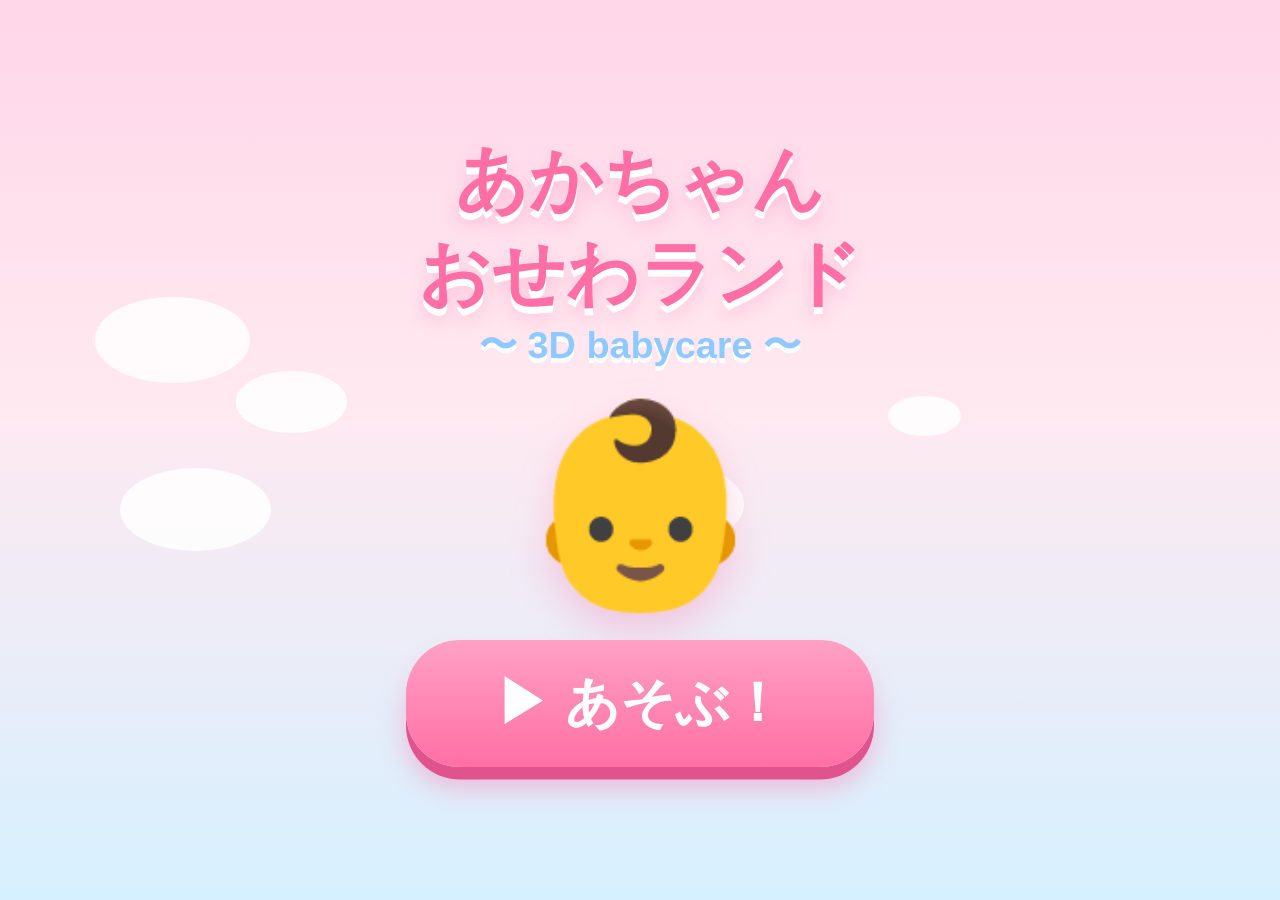
==== baby-care-3d/index.html @ 4213632a "Add 3D baby care game 'あかちゃん おせわランド 3D' for young kids Baby Care Games-style 3D game built with Thre" ====
<!DOCTYPE html>
<html lang="ja">
<head>
<meta charset="UTF-8">
<meta name="viewport" content="width=device-width, initial-scale=1.0, maximum-scale=1.0, user-scalable=no, viewport-fit=cover">
<meta name="apple-mobile-web-app-capable" content="yes">
<meta name="apple-mobile-web-app-status-bar-style" content="black-translucent">
<meta name="mobile-web-app-capable" content="yes">
<title>あかちゃん おせわランド 3D</title>
<style>
  * { margin:0; padding:0; box-sizing:border-box; -webkit-tap-highlight-color:transparent; -webkit-touch-callout:none; -webkit-user-select:none; user-select:none; }
  html, body { width:100%; height:100%; overflow:hidden; position:fixed; background:#ffe9f0; font-family:'Hiragino Maru Gothic ProN','ヒラギノ丸ゴ ProN W4','Rounded Mplus 1c','M PLUS Rounded 1c','Comic Sans MS',sans-serif; touch-action:none; }
  #game-canvas { position:absolute; top:0; left:0; width:100%; height:100%; display:block; touch-action:none; }

  /* ============ Title screen ============ */
  #title-screen {
    position:absolute; inset:0; z-index:50;
    background:linear-gradient(180deg,#ffd6e8 0%,#ffe9f0 45%,#d6f0ff 100%);
    display:flex; flex-direction:column; align-items:center; justify-content:center;
    gap:4vmin; transition:opacity .6s ease; overflow:hidden;
  }
  #title-screen.hidden { opacity:0; pointer-events:none; }
  #title-logo { font-size:8vmin; font-weight:bold; color:#ff6fa5; text-shadow:0 .8vmin 0 #fff, 0 1.2vmin 2vmin rgba(255,111,165,.35); text-align:center; line-height:1.3; z-index:2; }
  #title-logo .sub { display:block; font-size:4.2vmin; color:#8ec9ff; text-shadow:0 .5vmin 0 #fff; }
  #title-baby { font-size:22vmin; line-height:1; animation:bob 2.2s ease-in-out infinite; z-index:2; filter:drop-shadow(0 2vmin 2vmin rgba(255,111,165,.3)); }
  @keyframes bob { 0%,100%{transform:translateY(0) rotate(-4deg);} 50%{transform:translateY(-3vmin) rotate(4deg);} }
  #start-btn {
    font-family:inherit; font-size:6vmin; font-weight:bold; color:#fff; border:none; cursor:pointer;
    background:linear-gradient(180deg,#ffa1c4,#ff6fa5); border-radius:6vmin; padding:3vmin 10vmin;
    box-shadow:0 1.4vmin 0 #e0538c, 0 2.4vmin 3vmin rgba(255,111,165,.4); z-index:2;
    animation:pulse 1.4s ease-in-out infinite;
  }
  @keyframes pulse { 0%,100%{transform:scale(1);} 50%{transform:scale(1.07);} }
  #start-btn:active { transform:translateY(1vmin) scale(.98); box-shadow:0 .4vmin 0 #e0538c; }
  .cloud { position:absolute; background:#fff; border-radius:50%; opacity:.85; animation:drift linear infinite; }
  @keyframes drift { from{transform:translateX(-30vw);} to{transform:translateX(130vw);} }

  /* ============ HUD ============ */
  #hud { position:absolute; inset:0; z-index:10; pointer-events:none; opacity:0; transition:opacity .6s; }
  #hud.visible { opacity:1; }

  /* need meters (top) */
  #meters {
    position:absolute; top:calc(env(safe-area-inset-top, 0px) + 1.2vmin); left:50%; transform:translateX(-50%);
    display:flex; gap:1.6vmin; pointer-events:none;
  }
  .meter { width:15vmin; max-width:92px; background:rgba(255,255,255,.85); border-radius:3vmin; padding:1vmin 1.2vmin; box-shadow:0 .6vmin 1.2vmin rgba(0,0,0,.12); text-align:center; }
  .meter .micon { font-size:4.6vmin; line-height:1.15; }
  .meter .bar { height:1.8vmin; min-height:7px; background:#eee; border-radius:1vmin; overflow:hidden; margin-top:.6vmin; }
  .meter .fill { height:100%; width:100%; border-radius:1vmin; transition:width .5s ease; }
  .meter.low { animation:meterAlert 1s ease-in-out infinite; }
  @keyframes meterAlert { 0%,100%{transform:scale(1);} 50%{transform:scale(1.12);} }
  #m-food .fill  { background:linear-gradient(90deg,#ffb84d,#ff8a3d); }
  #m-clean .fill { background:linear-gradient(90deg,#7fd8ff,#3db3ff); }
  #m-happy .fill { background:linear-gradient(90deg,#ffd44d,#ffb13d); }
  #m-sleep .fill { background:linear-gradient(90deg,#c9a6ff,#9a6fff); }

  /* star counter */
  #star-box {
    position:absolute; top:calc(env(safe-area-inset-top, 0px) + 1.2vmin); right:1.6vmin;
    background:rgba(255,255,255,.9); border-radius:3vmin; padding:1.2vmin 2.2vmin;
    font-size:4.6vmin; font-weight:bold; color:#f5a623; box-shadow:0 .6vmin 1.2vmin rgba(0,0,0,.12);
    pointer-events:auto; display:flex; align-items:center; gap:.8vmin;
  }
  #star-box.bump { animation:starBump .5s ease; }
  @keyframes starBump { 0%{transform:scale(1);} 40%{transform:scale(1.35) rotate(-6deg);} 100%{transform:scale(1);} }

  /* sound + sticker buttons */
  #corner-btns { position:absolute; top:calc(env(safe-area-inset-top, 0px) + 1.2vmin); left:1.6vmin; display:flex; gap:1.4vmin; }
  .round-btn {
    pointer-events:auto; width:9vmin; height:9vmin; min-width:48px; min-height:48px; border:none; cursor:pointer;
    border-radius:50%; background:rgba(255,255,255,.9); font-size:4.6vmin;
    box-shadow:0 .6vmin 1.2vmin rgba(0,0,0,.15); display:flex; align-items:center; justify-content:center;
  }
  .round-btn:active { transform:scale(.9); }

  /* activity buttons (bottom bar) */
  #activity-bar {
    position:absolute; bottom:calc(env(safe-area-inset-bottom, 0px) + 1.4vmin); left:50%; transform:translateX(-50%);
    display:flex; gap:2vmin; pointer-events:none;
  }
  .act-btn {
    pointer-events:auto; border:none; cursor:pointer; width:16vmin; height:16vmin; min-width:64px; min-height:64px; max-width:110px; max-height:110px;
    border-radius:4vmin; background:rgba(255,255,255,.92); box-shadow:0 1vmin 0 rgba(0,0,0,.08), 0 1.6vmin 2.4vmin rgba(0,0,0,.15);
    display:flex; flex-direction:column; align-items:center; justify-content:center; gap:.4vmin;
    transition:transform .15s ease; position:relative;
  }
  .act-btn .aicon { font-size:7vmin; line-height:1.1; }
  .act-btn .alabel { font-size:2.6vmin; font-weight:bold; color:#a76; }
  .act-btn.active { background:linear-gradient(180deg,#fff3b8,#ffe27a); transform:translateY(-1.4vmin) scale(1.08); }
  .act-btn:active { transform:scale(.92); }
  .act-btn .alert-dot {
    position:absolute; top:-1vmin; right:-1vmin; width:5vmin; height:5vmin; min-width:22px; min-height:22px;
    background:#ff5f6d; border-radius:50%; display:none; align-items:center; justify-content:center;
    font-size:3vmin; color:#fff; animation:pulse 1s infinite; box-shadow:0 .4vmin 1vmin rgba(255,95,109,.5);
  }
  .act-btn.needy .alert-dot { display:flex; }

  /* contextual panel (feed foods / dress swatches) */
  #context-panel {
    position:absolute; left:50%; transform:translateX(-50%);
    bottom:calc(env(safe-area-inset-bottom, 0px) + 20vmin);
    display:flex; gap:1.6vmin; pointer-events:none; flex-wrap:wrap; justify-content:center; max-width:96vw;
  }
  .ctx-btn {
    pointer-events:auto; border:none; cursor:pointer; width:12vmin; height:12vmin; min-width:52px; min-height:52px; max-width:88px; max-height:88px;
    border-radius:50%; background:rgba(255,255,255,.92); font-size:6.4vmin;
    box-shadow:0 .8vmin 0 rgba(0,0,0,.08), 0 1.2vmin 2vmin rgba(0,0,0,.15);
    display:flex; align-items:center; justify-content:center; transition:transform .15s;
  }
  .ctx-btn:active { transform:scale(.88); }
  .ctx-btn.selected { outline:.8vmin solid #ffd44d; }

  /* big center feedback emoji */
  #big-feedback {
    position:absolute; top:38%; left:50%; transform:translate(-50%,-50%) scale(0);
    font-size:20vmin; z-index:20; pointer-events:none; opacity:0;
  }
  #big-feedback.show { animation:bigPop 1.1s ease forwards; }
  @keyframes bigPop {
    0%{transform:translate(-50%,-50%) scale(0) rotate(-15deg); opacity:0;}
    30%{transform:translate(-50%,-50%) scale(1.25) rotate(6deg); opacity:1;}
    55%{transform:translate(-50%,-50%) scale(1) rotate(0deg); opacity:1;}
    100%{transform:translate(-50%,-62%) scale(1.05); opacity:0;}
  }

  /* thought bubble (baby's request) */
  #thought {
    position:absolute; z-index:15; pointer-events:none; opacity:0; transition:opacity .3s;
    transform:translate(-50%,-115%);
    background:#fff; border-radius:50%; width:16vmin; height:16vmin; min-width:70px; min-height:70px;
    display:flex; align-items:center; justify-content:center; font-size:8vmin;
    box-shadow:0 1vmin 2vmin rgba(0,0,0,.18);
  }
  #thought.show { opacity:1; animation:thoughtBob 1.6s ease-in-out infinite; }
  @keyframes thoughtBob { 0%,100%{margin-top:0;} 50%{margin-top:-1.4vmin;} }
  #thought::after {
    content:''; position:absolute; bottom:-2.4vmin; left:20%; width:4vmin; height:4vmin; background:#fff; border-radius:50%;
    box-shadow:0 .4vmin 1vmin rgba(0,0,0,.12);
  }

  /* sticker book overlay */
  #sticker-book {
    position:absolute; inset:0; z-index:40; background:rgba(120,80,150,.45); backdrop-filter:blur(4px);
    display:none; align-items:center; justify-content:center; pointer-events:auto;
  }
  #sticker-book.open { display:flex; }
  #sticker-card {
    background:linear-gradient(180deg,#fffdf5,#fff3e0); border-radius:5vmin; padding:4vmin;
    width:min(88vw,640px); max-height:82vh; overflow-y:auto; text-align:center;
    box-shadow:0 3vmin 6vmin rgba(0,0,0,.3);
  }
  #sticker-card h2 { color:#ff6fa5; font-size:5.6vmin; margin-bottom:2.4vmin; }
  #sticker-grid { display:grid; grid-template-columns:repeat(4,1fr); gap:2.4vmin; }
  .sticker-slot {
    aspect-ratio:1; background:#fff; border-radius:3vmin; display:flex; align-items:center; justify-content:center;
    font-size:9vmin; box-shadow:inset 0 0 0 .5vmin #ffe0ec;
  }
  .sticker-slot.locked { filter:grayscale(1); opacity:.32; }
  .sticker-slot.new { animation:stickerNew .8s ease; }
  @keyframes stickerNew { 0%{transform:scale(0) rotate(-180deg);} 70%{transform:scale(1.3);} 100%{transform:scale(1);} }
  #sticker-close {
    margin-top:3vmin; font-family:inherit; border:none; cursor:pointer; background:#ff9dbf; color:#fff;
    font-size:4.6vmin; font-weight:bold; border-radius:4vmin; padding:1.8vmin 8vmin; box-shadow:0 1vmin 0 #e0538c;
  }
  #sticker-close:active { transform:translateY(.8vmin); box-shadow:0 .2vmin 0 #e0538c; }
  #sticker-progress { margin-top:2vmin; font-size:3.4vmin; color:#c79; }

  /* celebration banner */
  #celebrate {
    position:absolute; top:30%; left:50%; transform:translate(-50%,-50%) scale(0); z-index:30; pointer-events:none;
    background:linear-gradient(180deg,#fff8dc,#ffe9a8); border-radius:5vmin; padding:3vmin 6vmin;
    font-size:7vmin; font-weight:bold; color:#ff8a3d; text-align:center;
    box-shadow:0 2vmin 5vmin rgba(255,170,60,.45);
  }
  #celebrate.show { animation:celebratePop 2.6s ease forwards; }
  @keyframes celebratePop {
    0%{transform:translate(-50%,-50%) scale(0) rotate(-8deg);}
    18%{transform:translate(-50%,-50%) scale(1.15) rotate(3deg);}
    28%{transform:translate(-50%,-50%) scale(1);}
    82%{transform:translate(-50%,-50%) scale(1); opacity:1;}
    100%{transform:translate(-50%,-60%) scale(.9); opacity:0;}
  }

  /* landscape tweaks: move activity bar to right side on short screens */
  @media (orientation:landscape) and (max-height:520px) {
    #activity-bar { flex-direction:column; left:auto; right:1.4vmin; bottom:50%; transform:translateY(50%); gap:1.4vmin; }
    .act-btn { width:13vmin; height:13vmin; }
    #context-panel { bottom:calc(env(safe-area-inset-bottom, 0px) + 2vmin); max-width:70vw; }
    #meters { left:1.6vmin; transform:none; }
  }
</style>
</head>
<body>
<canvas id="game-canvas"></canvas>

<div id="title-screen">
  <div id="title-logo">あかちゃん<br>おせわランド<span class="sub">〜 3D babycare 〜</span></div>
  <div id="title-baby">👶</div>
  <button id="start-btn">▶ あそぶ！</button>
</div>

<div id="hud">
  <div id="meters">
    <div class="meter" id="m-food"><div class="micon">🍎</div><div class="bar"><div class="fill"></div></div></div>
    <div class="meter" id="m-clean"><div class="micon">🛁</div><div class="bar"><div class="fill"></div></div></div>
    <div class="meter" id="m-happy"><div class="micon">😊</div><div class="bar"><div class="fill"></div></div></div>
    <div class="meter" id="m-sleep"><div class="micon">⚡</div><div class="bar"><div class="fill"></div></div></div>
  </div>

  <div id="star-box"><span>⭐</span><span id="star-count">0</span></div>

  <div id="corner-btns">
    <button class="round-btn" id="sound-btn">🔊</button>
    <button class="round-btn" id="book-btn">📖</button>
  </div>

  <div id="context-panel"></div>

  <div id="activity-bar">
    <button class="act-btn" data-act="feed"><span class="aicon">🍼</span><span class="alabel">ごはん</span><span class="alert-dot">❗</span></button>
    <button class="act-btn" data-act="bath"><span class="aicon">🛁</span><span class="alabel">おふろ</span><span class="alert-dot">❗</span></button>
    <button class="act-btn" data-act="dress"><span class="aicon">👕</span><span class="alabel">きせかえ</span><span class="alert-dot">❗</span></button>
    <button class="act-btn" data-act="play"><span class="aicon">🎈</span><span class="alabel">あそぶ</span><span class="alert-dot">❗</span></button>
    <button class="act-btn" data-act="sleep"><span class="aicon">🌙</span><span class="alabel">ねんね</span><span class="alert-dot">❗</span></button>
  </div>
</div>

<div id="thought"></div>
<div id="big-feedback"></div>
<div id="celebrate"></div>

<div id="sticker-book">
  <div id="sticker-card">
    <h2>📖 シールずかん</h2>
    <div id="sticker-grid"></div>
    <div id="sticker-progress"></div>
    <button id="sticker-close">とじる</button>
  </div>
</div>

<script src="lib/three.min.js"></script>
<script src="src/audio.js"></script>
<script src="src/particles.js"></script>
<script src="src/baby.js"></script>
<script src="src/world.js"></script>
<script src="src/ui.js"></script>
<script src="src/activities.js"></script>
<script src="src/main.js"></script>
</body>
</html>
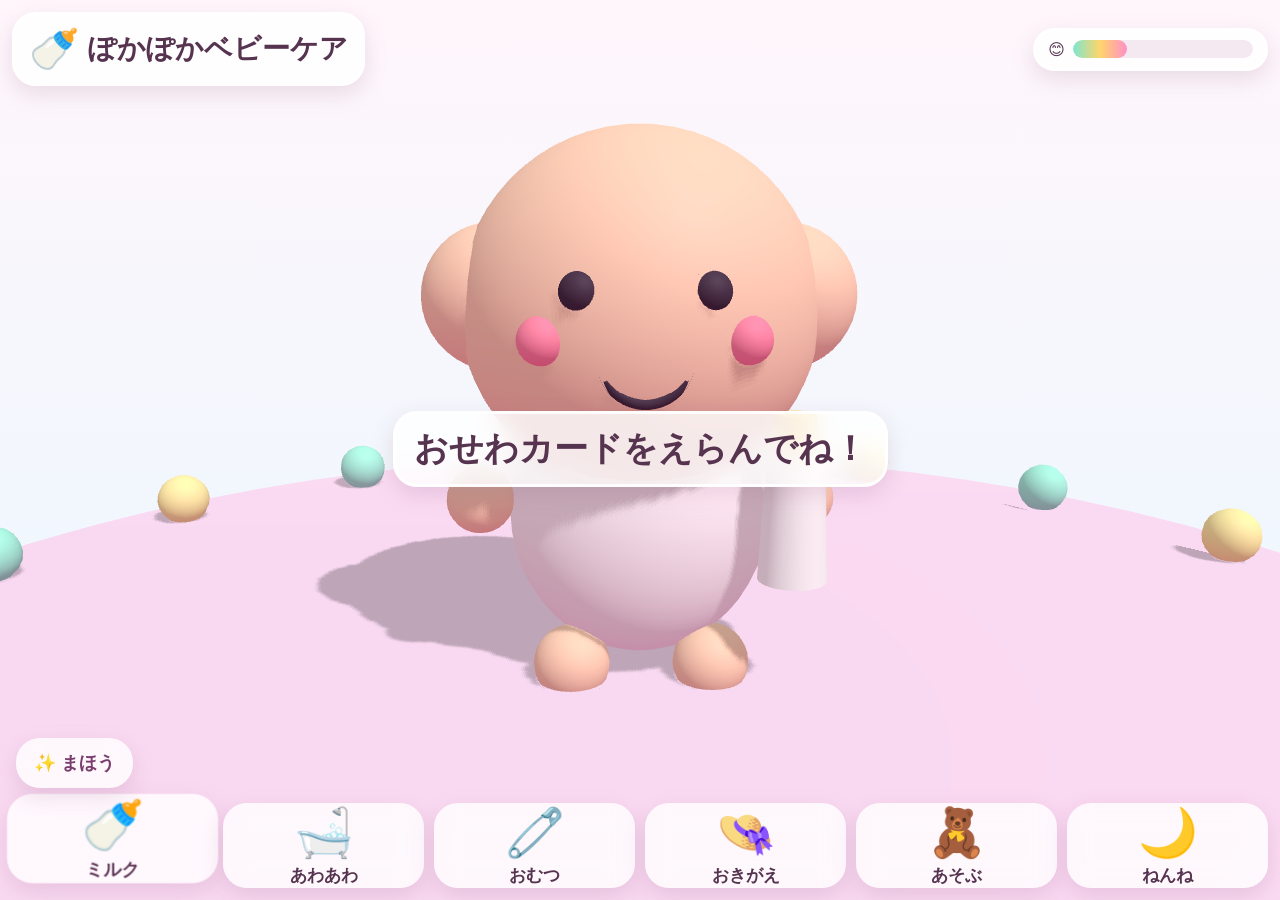
==== commit 33a1f8fa: "Add 3D baby care game" ====
--- a/baby-care-3d/index.html
+++ b/baby-care-3d/index.html
@@ -1,251 +1,28 @@
-<!DOCTYPE html>
+<!doctype html>
 <html lang="ja">
 <head>
-<meta charset="UTF-8">
-<meta name="viewport" content="width=device-width, initial-scale=1.0, maximum-scale=1.0, user-scalable=no, viewport-fit=cover">
-<meta name="apple-mobile-web-app-capable" content="yes">
-<meta name="apple-mobile-web-app-status-bar-style" content="black-translucent">
-<meta name="mobile-web-app-capable" content="yes">
-<title>あかちゃん おせわランド 3D</title>
-<style>
-  * { margin:0; padding:0; box-sizing:border-box; -webkit-tap-highlight-color:transparent; -webkit-touch-callout:none; -webkit-user-select:none; user-select:none; }
-  html, body { width:100%; height:100%; overflow:hidden; position:fixed; background:#ffe9f0; font-family:'Hiragino Maru Gothic ProN','ヒラギノ丸ゴ ProN W4','Rounded Mplus 1c','M PLUS Rounded 1c','Comic Sans MS',sans-serif; touch-action:none; }
-  #game-canvas { position:absolute; top:0; left:0; width:100%; height:100%; display:block; touch-action:none; }
-
-  /* ============ Title screen ============ */
-  #title-screen {
-    position:absolute; inset:0; z-index:50;
-    background:linear-gradient(180deg,#ffd6e8 0%,#ffe9f0 45%,#d6f0ff 100%);
-    display:flex; flex-direction:column; align-items:center; justify-content:center;
-    gap:4vmin; transition:opacity .6s ease; overflow:hidden;
-  }
-  #title-screen.hidden { opacity:0; pointer-events:none; }
-  #title-logo { font-size:8vmin; font-weight:bold; color:#ff6fa5; text-shadow:0 .8vmin 0 #fff, 0 1.2vmin 2vmin rgba(255,111,165,.35); text-align:center; line-height:1.3; z-index:2; }
-  #title-logo .sub { display:block; font-size:4.2vmin; color:#8ec9ff; text-shadow:0 .5vmin 0 #fff; }
-  #title-baby { font-size:22vmin; line-height:1; animation:bob 2.2s ease-in-out infinite; z-index:2; filter:drop-shadow(0 2vmin 2vmin rgba(255,111,165,.3)); }
-  @keyframes bob { 0%,100%{transform:translateY(0) rotate(-4deg);} 50%{transform:translateY(-3vmin) rotate(4deg);} }
-  #start-btn {
-    font-family:inherit; font-size:6vmin; font-weight:bold; color:#fff; border:none; cursor:pointer;
-    background:linear-gradient(180deg,#ffa1c4,#ff6fa5); border-radius:6vmin; padding:3vmin 10vmin;
-    box-shadow:0 1.4vmin 0 #e0538c, 0 2.4vmin 3vmin rgba(255,111,165,.4); z-index:2;
-    animation:pulse 1.4s ease-in-out infinite;
-  }
-  @keyframes pulse { 0%,100%{transform:scale(1);} 50%{transform:scale(1.07);} }
-  #start-btn:active { transform:translateY(1vmin) scale(.98); box-shadow:0 .4vmin 0 #e0538c; }
-  .cloud { position:absolute; background:#fff; border-radius:50%; opacity:.85; animation:drift linear infinite; }
-  @keyframes drift { from{transform:translateX(-30vw);} to{transform:translateX(130vw);} }
-
-  /* ============ HUD ============ */
-  #hud { position:absolute; inset:0; z-index:10; pointer-events:none; opacity:0; transition:opacity .6s; }
-  #hud.visible { opacity:1; }
-
-  /* need meters (top) */
-  #meters {
-    position:absolute; top:calc(env(safe-area-inset-top, 0px) + 1.2vmin); left:50%; transform:translateX(-50%);
-    display:flex; gap:1.6vmin; pointer-events:none;
-  }
-  .meter { width:15vmin; max-width:92px; background:rgba(255,255,255,.85); border-radius:3vmin; padding:1vmin 1.2vmin; box-shadow:0 .6vmin 1.2vmin rgba(0,0,0,.12); text-align:center; }
-  .meter .micon { font-size:4.6vmin; line-height:1.15; }
-  .meter .bar { height:1.8vmin; min-height:7px; background:#eee; border-radius:1vmin; overflow:hidden; margin-top:.6vmin; }
-  .meter .fill { height:100%; width:100%; border-radius:1vmin; transition:width .5s ease; }
-  .meter.low { animation:meterAlert 1s ease-in-out infinite; }
-  @keyframes meterAlert { 0%,100%{transform:scale(1);} 50%{transform:scale(1.12);} }
-  #m-food .fill  { background:linear-gradient(90deg,#ffb84d,#ff8a3d); }
-  #m-clean .fill { background:linear-gradient(90deg,#7fd8ff,#3db3ff); }
-  #m-happy .fill { background:linear-gradient(90deg,#ffd44d,#ffb13d); }
-  #m-sleep .fill { background:linear-gradient(90deg,#c9a6ff,#9a6fff); }
-
-  /* star counter */
-  #star-box {
-    position:absolute; top:calc(env(safe-area-inset-top, 0px) + 1.2vmin); right:1.6vmin;
-    background:rgba(255,255,255,.9); border-radius:3vmin; padding:1.2vmin 2.2vmin;
-    font-size:4.6vmin; font-weight:bold; color:#f5a623; box-shadow:0 .6vmin 1.2vmin rgba(0,0,0,.12);
-    pointer-events:auto; display:flex; align-items:center; gap:.8vmin;
-  }
-  #star-box.bump { animation:starBump .5s ease; }
-  @keyframes starBump { 0%{transform:scale(1);} 40%{transform:scale(1.35) rotate(-6deg);} 100%{transform:scale(1);} }
-
-  /* sound + sticker buttons */
-  #corner-btns { position:absolute; top:calc(env(safe-area-inset-top, 0px) + 1.2vmin); left:1.6vmin; display:flex; gap:1.4vmin; }
-  .round-btn {
-    pointer-events:auto; width:9vmin; height:9vmin; min-width:48px; min-height:48px; border:none; cursor:pointer;
-    border-radius:50%; background:rgba(255,255,255,.9); font-size:4.6vmin;
-    box-shadow:0 .6vmin 1.2vmin rgba(0,0,0,.15); display:flex; align-items:center; justify-content:center;
-  }
-  .round-btn:active { transform:scale(.9); }
-
-  /* activity buttons (bottom bar) */
-  #activity-bar {
-    position:absolute; bottom:calc(env(safe-area-inset-bottom, 0px) + 1.4vmin); left:50%; transform:translateX(-50%);
-    display:flex; gap:2vmin; pointer-events:none;
-  }
-  .act-btn {
-    pointer-events:auto; border:none; cursor:pointer; width:16vmin; height:16vmin; min-width:64px; min-height:64px; max-width:110px; max-height:110px;
-    border-radius:4vmin; background:rgba(255,255,255,.92); box-shadow:0 1vmin 0 rgba(0,0,0,.08), 0 1.6vmin 2.4vmin rgba(0,0,0,.15);
-    display:flex; flex-direction:column; align-items:center; justify-content:center; gap:.4vmin;
-    transition:transform .15s ease; position:relative;
-  }
-  .act-btn .aicon { font-size:7vmin; line-height:1.1; }
-  .act-btn .alabel { font-size:2.6vmin; font-weight:bold; color:#a76; }
-  .act-btn.active { background:linear-gradient(180deg,#fff3b8,#ffe27a); transform:translateY(-1.4vmin) scale(1.08); }
-  .act-btn:active { transform:scale(.92); }
-  .act-btn .alert-dot {
-    position:absolute; top:-1vmin; right:-1vmin; width:5vmin; height:5vmin; min-width:22px; min-height:22px;
-    background:#ff5f6d; border-radius:50%; display:none; align-items:center; justify-content:center;
-    font-size:3vmin; color:#fff; animation:pulse 1s infinite; box-shadow:0 .4vmin 1vmin rgba(255,95,109,.5);
-  }
-  .act-btn.needy .alert-dot { display:flex; }
-
-  /* contextual panel (feed foods / dress swatches) */
-  #context-panel {
-    position:absolute; left:50%; transform:translateX(-50%);
-    bottom:calc(env(safe-area-inset-bottom, 0px) + 20vmin);
-    display:flex; gap:1.6vmin; pointer-events:none; flex-wrap:wrap; justify-content:center; max-width:96vw;
-  }
-  .ctx-btn {
-    pointer-events:auto; border:none; cursor:pointer; width:12vmin; height:12vmin; min-width:52px; min-height:52px; max-width:88px; max-height:88px;
-    border-radius:50%; background:rgba(255,255,255,.92); font-size:6.4vmin;
-    box-shadow:0 .8vmin 0 rgba(0,0,0,.08), 0 1.2vmin 2vmin rgba(0,0,0,.15);
-    display:flex; align-items:center; justify-content:center; transition:transform .15s;
-  }
-  .ctx-btn:active { transform:scale(.88); }
-  .ctx-btn.selected { outline:.8vmin solid #ffd44d; }
-
-  /* big center feedback emoji */
-  #big-feedback {
-    position:absolute; top:38%; left:50%; transform:translate(-50%,-50%) scale(0);
-    font-size:20vmin; z-index:20; pointer-events:none; opacity:0;
-  }
-  #big-feedback.show { animation:bigPop 1.1s ease forwards; }
-  @keyframes bigPop {
-    0%{transform:translate(-50%,-50%) scale(0) rotate(-15deg); opacity:0;}
-    30%{transform:translate(-50%,-50%) scale(1.25) rotate(6deg); opacity:1;}
-    55%{transform:translate(-50%,-50%) scale(1) rotate(0deg); opacity:1;}
-    100%{transform:translate(-50%,-62%) scale(1.05); opacity:0;}
-  }
-
-  /* thought bubble (baby's request) */
-  #thought {
-    position:absolute; z-index:15; pointer-events:none; opacity:0; transition:opacity .3s;
-    transform:translate(-50%,-115%);
-    background:#fff; border-radius:50%; width:16vmin; height:16vmin; min-width:70px; min-height:70px;
-    display:flex; align-items:center; justify-content:center; font-size:8vmin;
-    box-shadow:0 1vmin 2vmin rgba(0,0,0,.18);
-  }
-  #thought.show { opacity:1; animation:thoughtBob 1.6s ease-in-out infinite; }
-  @keyframes thoughtBob { 0%,100%{margin-top:0;} 50%{margin-top:-1.4vmin;} }
-  #thought::after {
-    content:''; position:absolute; bottom:-2.4vmin; left:20%; width:4vmin; height:4vmin; background:#fff; border-radius:50%;
-    box-shadow:0 .4vmin 1vmin rgba(0,0,0,.12);
-  }
-
-  /* sticker book overlay */
-  #sticker-book {
-    position:absolute; inset:0; z-index:40; background:rgba(120,80,150,.45); backdrop-filter:blur(4px);
-    display:none; align-items:center; justify-content:center; pointer-events:auto;
-  }
-  #sticker-book.open { display:flex; }
-  #sticker-card {
-    background:linear-gradient(180deg,#fffdf5,#fff3e0); border-radius:5vmin; padding:4vmin;
-    width:min(88vw,640px); max-height:82vh; overflow-y:auto; text-align:center;
-    box-shadow:0 3vmin 6vmin rgba(0,0,0,.3);
-  }
-  #sticker-card h2 { color:#ff6fa5; font-size:5.6vmin; margin-bottom:2.4vmin; }
-  #sticker-grid { display:grid; grid-template-columns:repeat(4,1fr); gap:2.4vmin; }
-  .sticker-slot {
-    aspect-ratio:1; background:#fff; border-radius:3vmin; display:flex; align-items:center; justify-content:center;
-    font-size:9vmin; box-shadow:inset 0 0 0 .5vmin #ffe0ec;
-  }
-  .sticker-slot.locked { filter:grayscale(1); opacity:.32; }
-  .sticker-slot.new { animation:stickerNew .8s ease; }
-  @keyframes stickerNew { 0%{transform:scale(0) rotate(-180deg);} 70%{transform:scale(1.3);} 100%{transform:scale(1);} }
-  #sticker-close {
-    margin-top:3vmin; font-family:inherit; border:none; cursor:pointer; background:#ff9dbf; color:#fff;
-    font-size:4.6vmin; font-weight:bold; border-radius:4vmin; padding:1.8vmin 8vmin; box-shadow:0 1vmin 0 #e0538c;
-  }
-  #sticker-close:active { transform:translateY(.8vmin); box-shadow:0 .2vmin 0 #e0538c; }
-  #sticker-progress { margin-top:2vmin; font-size:3.4vmin; color:#c79; }
-
-  /* celebration banner */
-  #celebrate {
-    position:absolute; top:30%; left:50%; transform:translate(-50%,-50%) scale(0); z-index:30; pointer-events:none;
-    background:linear-gradient(180deg,#fff8dc,#ffe9a8); border-radius:5vmin; padding:3vmin 6vmin;
-    font-size:7vmin; font-weight:bold; color:#ff8a3d; text-align:center;
-    box-shadow:0 2vmin 5vmin rgba(255,170,60,.45);
-  }
-  #celebrate.show { animation:celebratePop 2.6s ease forwards; }
-  @keyframes celebratePop {
-    0%{transform:translate(-50%,-50%) scale(0) rotate(-8deg);}
-    18%{transform:translate(-50%,-50%) scale(1.15) rotate(3deg);}
-    28%{transform:translate(-50%,-50%) scale(1);}
-    82%{transform:translate(-50%,-50%) scale(1); opacity:1;}
-    100%{transform:translate(-50%,-60%) scale(.9); opacity:0;}
-  }
-
-  /* landscape tweaks: move activity bar to right side on short screens */
-  @media (orientation:landscape) and (max-height:520px) {
-    #activity-bar { flex-direction:column; left:auto; right:1.4vmin; bottom:50%; transform:translateY(50%); gap:1.4vmin; }
-    .act-btn { width:13vmin; height:13vmin; }
-    #context-panel { bottom:calc(env(safe-area-inset-bottom, 0px) + 2vmin); max-width:70vw; }
-    #meters { left:1.6vmin; transform:none; }
-  }
-</style>
+  <meta charset="utf-8" />
+  <meta name="viewport" content="width=device-width, initial-scale=1, viewport-fit=cover, user-scalable=no" />
+  <title>ぽかぽかベビーケア 3D</title>
+  <link rel="manifest" href="manifest.webmanifest" />
+  <link rel="stylesheet" href="css/style.css" />
 </head>
 <body>
-<canvas id="game-canvas"></canvas>
-
-<div id="title-screen">
-  <div id="title-logo">あかちゃん<br>おせわランド<span class="sub">〜 3D babycare 〜</span></div>
-  <div id="title-baby">👶</div>
-  <button id="start-btn">▶ あそぶ！</button>
-</div>
-
-<div id="hud">
-  <div id="meters">
-    <div class="meter" id="m-food"><div class="micon">🍎</div><div class="bar"><div class="fill"></div></div></div>
-    <div class="meter" id="m-clean"><div class="micon">🛁</div><div class="bar"><div class="fill"></div></div></div>
-    <div class="meter" id="m-happy"><div class="micon">😊</div><div class="bar"><div class="fill"></div></div></div>
-    <div class="meter" id="m-sleep"><div class="micon">⚡</div><div class="bar"><div class="fill"></div></div></div>
-  </div>
-
-  <div id="star-box"><span>⭐</span><span id="star-count">0</span></div>
-
-  <div id="corner-btns">
-    <button class="round-btn" id="sound-btn">🔊</button>
-    <button class="round-btn" id="book-btn">📖</button>
-  </div>
-
-  <div id="context-panel"></div>
-
-  <div id="activity-bar">
-    <button class="act-btn" data-act="feed"><span class="aicon">🍼</span><span class="alabel">ごはん</span><span class="alert-dot">❗</span></button>
-    <button class="act-btn" data-act="bath"><span class="aicon">🛁</span><span class="alabel">おふろ</span><span class="alert-dot">❗</span></button>
-    <button class="act-btn" data-act="dress"><span class="aicon">👕</span><span class="alabel">きせかえ</span><span class="alert-dot">❗</span></button>
-    <button class="act-btn" data-act="play"><span class="aicon">🎈</span><span class="alabel">あそぶ</span><span class="alert-dot">❗</span></button>
-    <button class="act-btn" data-act="sleep"><span class="aicon">🌙</span><span class="alabel">ねんね</span><span class="alert-dot">❗</span></button>
-  </div>
-</div>
-
-<div id="thought"></div>
-<div id="big-feedback"></div>
-<div id="celebrate"></div>
-
-<div id="sticker-book">
-  <div id="sticker-card">
-    <h2>📖 シールずかん</h2>
-    <div id="sticker-grid"></div>
-    <div id="sticker-progress"></div>
-    <button id="sticker-close">とじる</button>
-  </div>
-</div>
-
-<script src="lib/three.min.js"></script>
-<script src="src/audio.js"></script>
-<script src="src/particles.js"></script>
-<script src="src/baby.js"></script>
-<script src="src/world.js"></script>
-<script src="src/ui.js"></script>
-<script src="src/activities.js"></script>
-<script src="src/main.js"></script>
+  <main id="app" aria-label="ぽかぽかベビーケア 3Dゲーム">
+    <canvas id="scene" aria-hidden="true"></canvas>
+    <section id="hud">
+      <div class="topbar">
+        <div class="brand"><span class="logo">🍼</span><span>ぽかぽかベビーケア</span></div>
+        <div class="meter" aria-label="にこにこメーター"><span>😊</span><div><i id="happyFill"></i></div></div>
+      </div>
+      <div id="speech" role="status" aria-live="polite">おせわカードをえらんでね！</div>
+      <div id="stars" aria-label="集めたきらきら"></div>
+      <nav id="cards" aria-label="おせわメニュー"></nav>
+      <button id="magic" type="button" aria-label="まほうのキラキラ">✨ まほう</button>
+    </section>
+    <div id="portraitHint">たてでもよこでも遊べるよ</div>
+  </main>
+  <script src="js/three.min.js"></script>
+  <script src="js/game.js"></script>
 </body>
 </html>
--- a/baby-care-3d/css/style.css
+++ b/baby-care-3d/css/style.css
@@ -0,0 +1 @@
+:root{--pink:#ff8fc7;--mint:#7ee6cf;--sun:#ffd56a;--sky:#8bd7ff;--ink:#56344f}*{box-sizing:border-box;-webkit-tap-highlight-color:transparent}html,body,#app{margin:0;width:100%;height:100%;overflow:hidden;font-family:"Hiragino Maru Gothic ProN","Comic Sans MS",system-ui,sans-serif;color:var(--ink);touch-action:none;user-select:none}#app{position:relative;background:linear-gradient(180deg,#fff6fb,#e7f8ff)}#scene{position:absolute;inset:0;width:100%;height:100%;display:block}#hud{position:absolute;inset:0;display:flex;flex-direction:column;justify-content:space-between;padding:max(12px,env(safe-area-inset-top)) max(12px,env(safe-area-inset-right)) max(12px,env(safe-area-inset-bottom)) max(12px,env(safe-area-inset-left));pointer-events:none}.topbar{display:flex;gap:10px;justify-content:space-between;align-items:center}.brand,.meter,#speech,#magic,.card{pointer-events:auto;background:rgba(255,255,255,.82);backdrop-filter:blur(12px);border:3px solid rgba(255,255,255,.9);box-shadow:0 8px 22px rgba(151,91,132,.18);border-radius:24px}.brand{font-size:clamp(16px,3.4vw,28px);font-weight:900;padding:10px 14px;display:flex;align-items:center;gap:8px}.logo{font-size:1.45em}.meter{display:flex;align-items:center;gap:8px;padding:9px 12px;font-weight:900}.meter div{width:min(28vw,180px);height:18px;background:#f4e9f1;border-radius:99px;overflow:hidden}.meter i{display:block;height:100%;width:30%;background:linear-gradient(90deg,var(--mint),var(--sun),var(--pink));border-radius:99px;transition:.5s}#speech{align-self:center;max-width:min(88vw,650px);padding:12px 18px;margin-top:8px;text-align:center;font-size:clamp(18px,4vw,34px);font-weight:900;animation:bob 2.2s infinite}#stars{position:absolute;top:86px;right:18px;font-size:28px;text-shadow:0 3px white}#cards{pointer-events:auto;display:grid;grid-template-columns:repeat(6,minmax(72px,1fr));gap:10px}.card{min-height:82px;border:0;font:inherit;font-weight:900;color:var(--ink);display:flex;flex-direction:column;align-items:center;justify-content:center;gap:3px;cursor:pointer;transition:transform .16s,filter .16s}.card:active,.card.active{transform:translateY(-7px) scale(1.05);filter:saturate(1.2)}.card .emoji{font-size:clamp(28px,6vw,48px)}.card small{font-size:clamp(12px,2.3vw,17px)}#magic{position:absolute;left:16px;bottom:calc(112px + env(safe-area-inset-bottom));border:0;padding:13px 18px;font-weight:900;font-size:18px;color:#7a3d6e}#portraitHint{position:absolute;left:50%;bottom:50%;transform:translate(-50%,50%);opacity:.0;font-weight:900}@media(max-width:760px),(orientation:portrait){#cards{grid-template-columns:repeat(3,1fr)}#magic{bottom:calc(286px + env(safe-area-inset-bottom))}.brand{max-width:58vw}.topbar{align-items:flex-start}.meter div{width:24vw}}@keyframes bob{50%{transform:translateY(-5px)}}.pop{position:absolute;pointer-events:none;font-size:34px;animation:pop 1.1s forwards}@keyframes pop{to{transform:translateY(-90px) scale(1.7) rotate(18deg);opacity:0}}
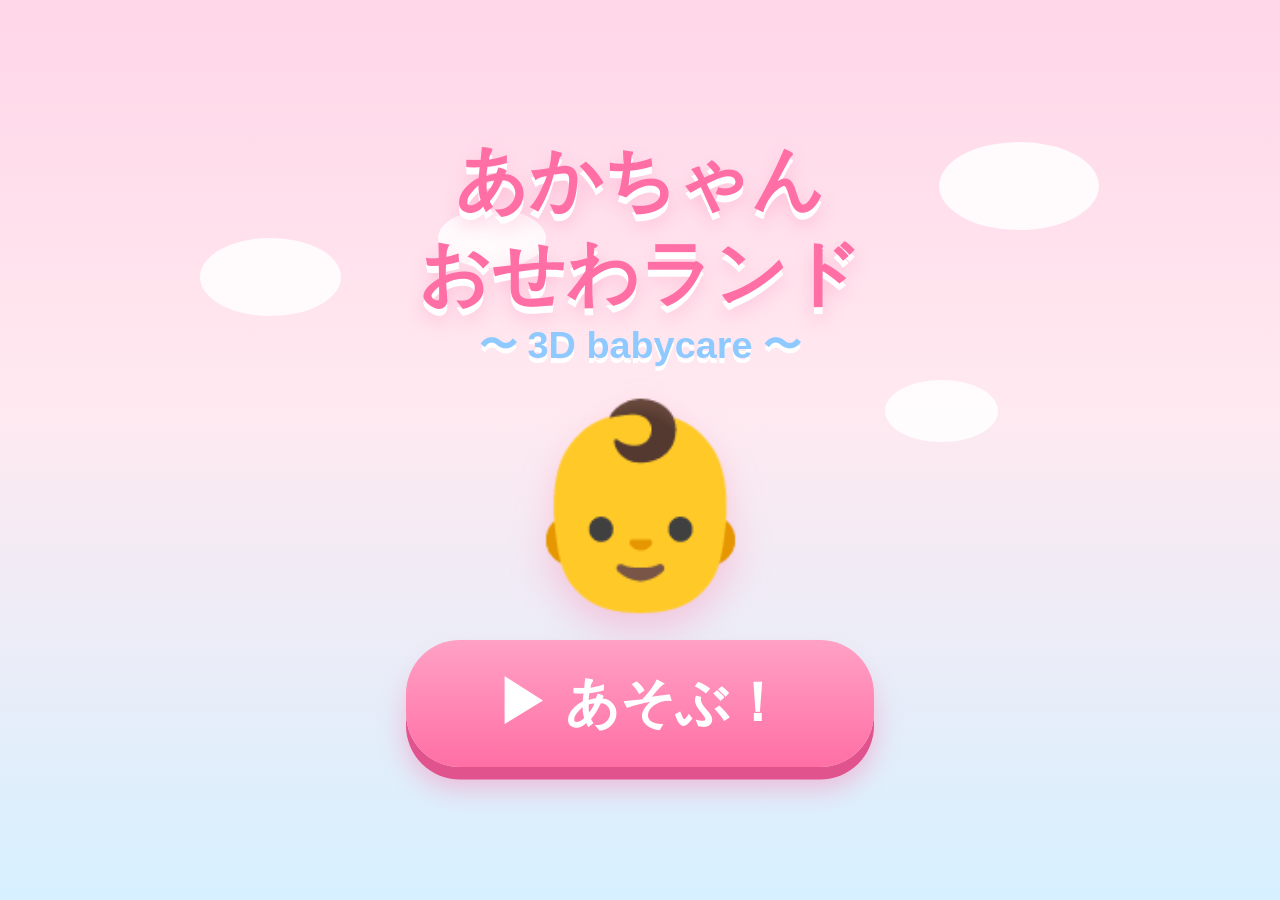
==== commit 30dd095d: "Deepen every care activity with cause-specific processes and persistent traces Replace one-tap outco" ====
--- a/baby-care-3d/index.html
+++ b/baby-care-3d/index.html
@@ -1,28 +1,256 @@
-<!doctype html>
+<!DOCTYPE html>
 <html lang="ja">
 <head>
-  <meta charset="utf-8" />
-  <meta name="viewport" content="width=device-width, initial-scale=1, viewport-fit=cover, user-scalable=no" />
-  <title>ぽかぽかベビーケア 3D</title>
-  <link rel="manifest" href="manifest.webmanifest" />
-  <link rel="stylesheet" href="css/style.css" />
+<meta charset="UTF-8">
+<meta name="viewport" content="width=device-width, initial-scale=1.0, maximum-scale=1.0, user-scalable=no, viewport-fit=cover">
+<meta name="apple-mobile-web-app-capable" content="yes">
+<meta name="apple-mobile-web-app-status-bar-style" content="black-translucent">
+<meta name="mobile-web-app-capable" content="yes">
+<title>あかちゃん おせわランド 3D</title>
+<style>
+  * { margin:0; padding:0; box-sizing:border-box; -webkit-tap-highlight-color:transparent; -webkit-touch-callout:none; -webkit-user-select:none; user-select:none; }
+  html, body { width:100%; height:100%; overflow:hidden; position:fixed; background:#ffe9f0; font-family:'Hiragino Maru Gothic ProN','ヒラギノ丸ゴ ProN W4','Rounded Mplus 1c','M PLUS Rounded 1c','Comic Sans MS',sans-serif; touch-action:none; }
+  #game-canvas { position:absolute; top:0; left:0; width:100%; height:100%; display:block; touch-action:none; }
+
+  /* ============ Title screen ============ */
+  #title-screen {
+    position:absolute; inset:0; z-index:50;
+    background:linear-gradient(180deg,#ffd6e8 0%,#ffe9f0 45%,#d6f0ff 100%);
+    display:flex; flex-direction:column; align-items:center; justify-content:center;
+    gap:4vmin; transition:opacity .6s ease; overflow:hidden;
+  }
+  #title-screen.hidden { opacity:0; pointer-events:none; }
+  #title-logo { font-size:8vmin; font-weight:bold; color:#ff6fa5; text-shadow:0 .8vmin 0 #fff, 0 1.2vmin 2vmin rgba(255,111,165,.35); text-align:center; line-height:1.3; z-index:2; }
+  #title-logo .sub { display:block; font-size:4.2vmin; color:#8ec9ff; text-shadow:0 .5vmin 0 #fff; }
+  #title-baby { font-size:22vmin; line-height:1; animation:bob 2.2s ease-in-out infinite; z-index:2; filter:drop-shadow(0 2vmin 2vmin rgba(255,111,165,.3)); }
+  @keyframes bob { 0%,100%{transform:translateY(0) rotate(-4deg);} 50%{transform:translateY(-3vmin) rotate(4deg);} }
+  #start-btn {
+    font-family:inherit; font-size:6vmin; font-weight:bold; color:#fff; border:none; cursor:pointer;
+    background:linear-gradient(180deg,#ffa1c4,#ff6fa5); border-radius:6vmin; padding:3vmin 10vmin;
+    box-shadow:0 1.4vmin 0 #e0538c, 0 2.4vmin 3vmin rgba(255,111,165,.4); z-index:2;
+    animation:pulse 1.4s ease-in-out infinite;
+  }
+  @keyframes pulse { 0%,100%{transform:scale(1);} 50%{transform:scale(1.07);} }
+  #start-btn:active { transform:translateY(1vmin) scale(.98); box-shadow:0 .4vmin 0 #e0538c; }
+  .cloud { position:absolute; background:#fff; border-radius:50%; opacity:.85; animation:drift linear infinite; }
+  @keyframes drift { from{transform:translateX(-30vw);} to{transform:translateX(130vw);} }
+
+  /* ============ HUD ============ */
+  #hud { position:absolute; inset:0; z-index:10; pointer-events:none; opacity:0; transition:opacity .6s; }
+  #hud.visible { opacity:1; }
+
+  /* need meters (top) */
+  #meters {
+    position:absolute; top:calc(env(safe-area-inset-top, 0px) + 1.2vmin); left:0; right:0;
+    display:flex; gap:1.6vmin; pointer-events:none; justify-content:center;
+  }
+  .meter { width:15vmin; max-width:92px; background:rgba(255,255,255,.85); border-radius:3vmin; padding:1vmin 1.2vmin; box-shadow:0 .6vmin 1.2vmin rgba(0,0,0,.12); text-align:center; }
+  .meter .micon { font-size:4.6vmin; line-height:1.15; }
+  .meter .bar { height:1.8vmin; min-height:7px; background:#eee; border-radius:1vmin; overflow:hidden; margin-top:.6vmin; }
+  .meter .fill { height:100%; width:100%; border-radius:1vmin; transition:width .5s ease; }
+  .meter.low { animation:meterAlert 1s ease-in-out infinite; }
+  @keyframes meterAlert { 0%,100%{transform:scale(1);} 50%{transform:scale(1.12);} }
+  #m-food .fill  { background:linear-gradient(90deg,#ffb84d,#ff8a3d); }
+  #m-clean .fill { background:linear-gradient(90deg,#7fd8ff,#3db3ff); }
+  #m-happy .fill { background:linear-gradient(90deg,#ffd44d,#ffb13d); }
+  #m-sleep .fill { background:linear-gradient(90deg,#c9a6ff,#9a6fff); }
+
+  /* star counter */
+  #star-box {
+    position:absolute; top:calc(env(safe-area-inset-top, 0px) + 1.2vmin); right:1.6vmin;
+    background:rgba(255,255,255,.9); border-radius:3vmin; padding:1.2vmin 2.2vmin;
+    font-size:4.6vmin; font-weight:bold; color:#f5a623; box-shadow:0 .6vmin 1.2vmin rgba(0,0,0,.12);
+    pointer-events:auto; display:flex; align-items:center; gap:.8vmin;
+  }
+  #star-box.bump { animation:starBump .5s ease; }
+  @keyframes starBump { 0%{transform:scale(1);} 40%{transform:scale(1.35) rotate(-6deg);} 100%{transform:scale(1);} }
+
+  /* sound + sticker buttons */
+  #corner-btns { position:absolute; top:calc(env(safe-area-inset-top, 0px) + 1.2vmin); left:1.6vmin; display:flex; gap:1.4vmin; }
+  .round-btn {
+    pointer-events:auto; width:9vmin; height:9vmin; min-width:48px; min-height:48px; border:none; cursor:pointer;
+    border-radius:50%; background:rgba(255,255,255,.9); font-size:4.6vmin;
+    box-shadow:0 .6vmin 1.2vmin rgba(0,0,0,.15); display:flex; align-items:center; justify-content:center;
+  }
+  .round-btn:active { transform:scale(.9); }
+
+  /* activity buttons (bottom bar) */
+  #activity-bar {
+    position:absolute; bottom:calc(env(safe-area-inset-bottom, 0px) + 1.4vmin); left:0; right:0;
+    display:flex; gap:2vmin; pointer-events:none; justify-content:center;
+  }
+  .act-btn {
+    pointer-events:auto; border:none; cursor:pointer; width:16vmin; height:16vmin; min-width:64px; min-height:64px; max-width:110px; max-height:110px;
+    border-radius:4vmin; background:rgba(255,255,255,.92); box-shadow:0 1vmin 0 rgba(0,0,0,.08), 0 1.6vmin 2.4vmin rgba(0,0,0,.15);
+    display:flex; flex-direction:column; align-items:center; justify-content:center; gap:.4vmin;
+    transition:transform .15s ease; position:relative;
+  }
+  .act-btn .aicon { font-size:7vmin; line-height:1.1; }
+  .act-btn .alabel { font-size:2.6vmin; font-weight:bold; color:#a76; }
+  .act-btn.active { background:linear-gradient(180deg,#fff3b8,#ffe27a); transform:translateY(-1.4vmin) scale(1.08); }
+  .act-btn:active { transform:scale(.92); }
+  .act-btn .alert-dot {
+    position:absolute; top:-1vmin; right:-1vmin; width:5vmin; height:5vmin; min-width:22px; min-height:22px;
+    background:#ff5f6d; border-radius:50%; display:none; align-items:center; justify-content:center;
+    font-size:3vmin; color:#fff; animation:pulse 1s infinite; box-shadow:0 .4vmin 1vmin rgba(255,95,109,.5);
+  }
+  .act-btn.needy .alert-dot { display:flex; }
+
+  /* contextual panel (feed foods / dress swatches) */
+  #context-panel {
+    position:absolute; left:0; right:0; margin:0 auto;
+    bottom:calc(env(safe-area-inset-bottom, 0px) + 18.5vmin);
+    display:flex; gap:1.2vmin; pointer-events:none; flex-wrap:wrap; justify-content:center; max-width:96vw;
+  }
+  .ctx-btn {
+    pointer-events:auto; border:none; cursor:pointer; width:10.5vmin; height:10.5vmin; min-width:50px; min-height:50px; max-width:72px; max-height:72px;
+    border-radius:50%; background:rgba(255,255,255,.92); font-size:5.6vmin;
+    box-shadow:0 .8vmin 0 rgba(0,0,0,.08), 0 1.2vmin 2vmin rgba(0,0,0,.15);
+    display:flex; align-items:center; justify-content:center; transition:transform .15s;
+  }
+  .ctx-btn:active { transform:scale(.88); }
+  .ctx-btn.selected { outline:.8vmin solid #ffd44d; }
+
+  /* big center feedback emoji */
+  #big-feedback {
+    position:absolute; top:38%; left:50%; transform:translate(-50%,-50%) scale(0);
+    font-size:20vmin; z-index:20; pointer-events:none; opacity:0;
+  }
+  #big-feedback.show { animation:bigPop 1.1s ease forwards; }
+  @keyframes bigPop {
+    0%{transform:translate(-50%,-50%) scale(0) rotate(-15deg); opacity:0;}
+    30%{transform:translate(-50%,-50%) scale(1.25) rotate(6deg); opacity:1;}
+    55%{transform:translate(-50%,-50%) scale(1) rotate(0deg); opacity:1;}
+    100%{transform:translate(-50%,-62%) scale(1.05); opacity:0;}
+  }
+
+  /* thought bubble (baby's request) */
+  #thought {
+    position:absolute; z-index:15; pointer-events:none; opacity:0; transition:opacity .3s;
+    transform:translate(-50%,-115%);
+    background:#fff; border-radius:50%; width:16vmin; height:16vmin; min-width:70px; min-height:70px;
+    display:flex; align-items:center; justify-content:center; font-size:8vmin;
+    box-shadow:0 1vmin 2vmin rgba(0,0,0,.18);
+  }
+  #thought.show { opacity:1; animation:thoughtBob 1.6s ease-in-out infinite; }
+  @keyframes thoughtBob { 0%,100%{margin-top:0;} 50%{margin-top:-1.4vmin;} }
+  #thought::after {
+    content:''; position:absolute; bottom:-2.4vmin; left:20%; width:4vmin; height:4vmin; background:#fff; border-radius:50%;
+    box-shadow:0 .4vmin 1vmin rgba(0,0,0,.12);
+  }
+
+  /* sticker book overlay */
+  #sticker-book {
+    position:absolute; inset:0; z-index:40; background:rgba(120,80,150,.45); backdrop-filter:blur(4px);
+    display:none; align-items:center; justify-content:center; pointer-events:auto;
+  }
+  #sticker-book.open { display:flex; }
+  #sticker-card {
+    background:linear-gradient(180deg,#fffdf5,#fff3e0); border-radius:5vmin; padding:4vmin;
+    width:min(88vw,640px); max-height:82vh; overflow-y:auto; text-align:center;
+    box-shadow:0 3vmin 6vmin rgba(0,0,0,.3);
+  }
+  #sticker-card h2 { color:#ff6fa5; font-size:5.6vmin; margin-bottom:2.4vmin; }
+  #sticker-grid { display:grid; grid-template-columns:repeat(4,1fr); gap:2.4vmin; }
+  .sticker-slot {
+    aspect-ratio:1; background:#fff; border-radius:3vmin; display:flex; align-items:center; justify-content:center;
+    font-size:9vmin; box-shadow:inset 0 0 0 .5vmin #ffe0ec;
+  }
+  .sticker-slot.locked { filter:grayscale(1); opacity:.32; }
+  .sticker-slot.new { animation:stickerNew .8s ease; }
+  @keyframes stickerNew { 0%{transform:scale(0) rotate(-180deg);} 70%{transform:scale(1.3);} 100%{transform:scale(1);} }
+  #sticker-close {
+    margin-top:3vmin; font-family:inherit; border:none; cursor:pointer; background:#ff9dbf; color:#fff;
+    font-size:4.6vmin; font-weight:bold; border-radius:4vmin; padding:1.8vmin 8vmin; box-shadow:0 1vmin 0 #e0538c;
+  }
+  #sticker-close:active { transform:translateY(.8vmin); box-shadow:0 .2vmin 0 #e0538c; }
+  #sticker-progress { margin-top:2vmin; font-size:3.4vmin; color:#c79; }
+
+  /* celebration banner */
+  #celebrate {
+    position:absolute; top:30%; left:50%; transform:translate(-50%,-50%) scale(0); z-index:30; pointer-events:none;
+    background:linear-gradient(180deg,#fff8dc,#ffe9a8); border-radius:5vmin; padding:3vmin 6vmin;
+    font-size:7vmin; font-weight:bold; color:#ff8a3d; text-align:center;
+    box-shadow:0 2vmin 5vmin rgba(255,170,60,.45);
+  }
+  #celebrate.show { animation:celebratePop 2.6s ease forwards; }
+  @keyframes celebratePop {
+    0%{transform:translate(-50%,-50%) scale(0) rotate(-8deg);}
+    18%{transform:translate(-50%,-50%) scale(1.15) rotate(3deg);}
+    28%{transform:translate(-50%,-50%) scale(1);}
+    82%{transform:translate(-50%,-50%) scale(1); opacity:1;}
+    100%{transform:translate(-50%,-60%) scale(.9); opacity:0;}
+  }
+
+  /* landscape tweaks: move activity bar to right side on short screens */
+  @media (orientation:landscape) and (max-height:520px) {
+    #activity-bar { flex-direction:column; left:auto; right:1.4vmin; bottom:50%; transform:translateY(50%); gap:1.4vmin; }
+    .act-btn { width:13vmin; height:13vmin; }
+    #context-panel { bottom:calc(env(safe-area-inset-bottom, 0px) + 2vmin); max-width:70vw; }
+    #meters { left:1.6vmin; right:auto; justify-content:flex-start; }
+  }
+</style>
 </head>
 <body>
-  <main id="app" aria-label="ぽかぽかベビーケア 3Dゲーム">
-    <canvas id="scene" aria-hidden="true"></canvas>
-    <section id="hud">
-      <div class="topbar">
-        <div class="brand"><span class="logo">🍼</span><span>ぽかぽかベビーケア</span></div>
-        <div class="meter" aria-label="にこにこメーター"><span>😊</span><div><i id="happyFill"></i></div></div>
-      </div>
-      <div id="speech" role="status" aria-live="polite">おせわカードをえらんでね！</div>
-      <div id="stars" aria-label="集めたきらきら"></div>
-      <nav id="cards" aria-label="おせわメニュー"></nav>
-      <button id="magic" type="button" aria-label="まほうのキラキラ">✨ まほう</button>
-    </section>
-    <div id="portraitHint">たてでもよこでも遊べるよ</div>
-  </main>
-  <script src="js/three.min.js"></script>
-  <script src="js/game.js"></script>
+<canvas id="game-canvas"></canvas>
+
+<div id="title-screen">
+  <div id="title-logo">あかちゃん<br>おせわランド<span class="sub">〜 3D babycare 〜</span></div>
+  <div id="title-baby">👶</div>
+  <button id="start-btn">▶ あそぶ！</button>
+</div>
+
+<div id="hud">
+  <div id="meters">
+    <div class="meter" id="m-food"><div class="micon">🍎</div><div class="bar"><div class="fill"></div></div></div>
+    <div class="meter" id="m-clean"><div class="micon">🛁</div><div class="bar"><div class="fill"></div></div></div>
+    <div class="meter" id="m-happy"><div class="micon">😊</div><div class="bar"><div class="fill"></div></div></div>
+    <div class="meter" id="m-sleep"><div class="micon">⚡</div><div class="bar"><div class="fill"></div></div></div>
+  </div>
+
+  <div id="star-box"><span>⭐</span><span id="star-count">0</span></div>
+
+  <div id="corner-btns">
+    <button class="round-btn" id="sound-btn">🔊</button>
+    <button class="round-btn" id="book-btn">📖</button>
+  </div>
+
+  <div id="context-panel"></div>
+
+  <div id="activity-bar">
+    <button class="act-btn" data-act="feed"><span class="aicon">🍼</span><span class="alabel">ごはん</span><span class="alert-dot">❗</span></button>
+    <button class="act-btn" data-act="bath"><span class="aicon">🛁</span><span class="alabel">おふろ</span><span class="alert-dot">❗</span></button>
+    <button class="act-btn" data-act="dress"><span class="aicon">👕</span><span class="alabel">きせかえ</span><span class="alert-dot">❗</span></button>
+    <button class="act-btn" data-act="play"><span class="aicon">🎈</span><span class="alabel">あそぶ</span><span class="alert-dot">❗</span></button>
+    <button class="act-btn" data-act="sleep"><span class="aicon">🌙</span><span class="alabel">ねんね</span><span class="alert-dot">❗</span></button>
+  </div>
+</div>
+
+<div id="thought"></div>
+<div id="big-feedback"></div>
+<div id="celebrate"></div>
+
+<div id="sticker-book">
+  <div id="sticker-card">
+    <h2>📖 シールずかん</h2>
+    <div id="sticker-grid"></div>
+    <div id="sticker-progress"></div>
+    <button id="sticker-close">とじる</button>
+  </div>
+</div>
+
+<script src="lib/three.min.js"></script>
+<script src="src/audio.js"></script>
+<script src="src/particles.js"></script>
+<script src="src/care.js"></script>
+<script src="src/baby.js"></script>
+<script src="src/world.js"></script>
+<script src="src/ui.js"></script>
+<script src="src/activities/feed.js"></script>
+<script src="src/activities/bath.js"></script>
+<script src="src/activities/dress.js"></script>
+<script src="src/activities/play.js"></script>
+<script src="src/activities/sleep.js"></script>
+<script src="src/main.js"></script>
 </body>
 </html>
